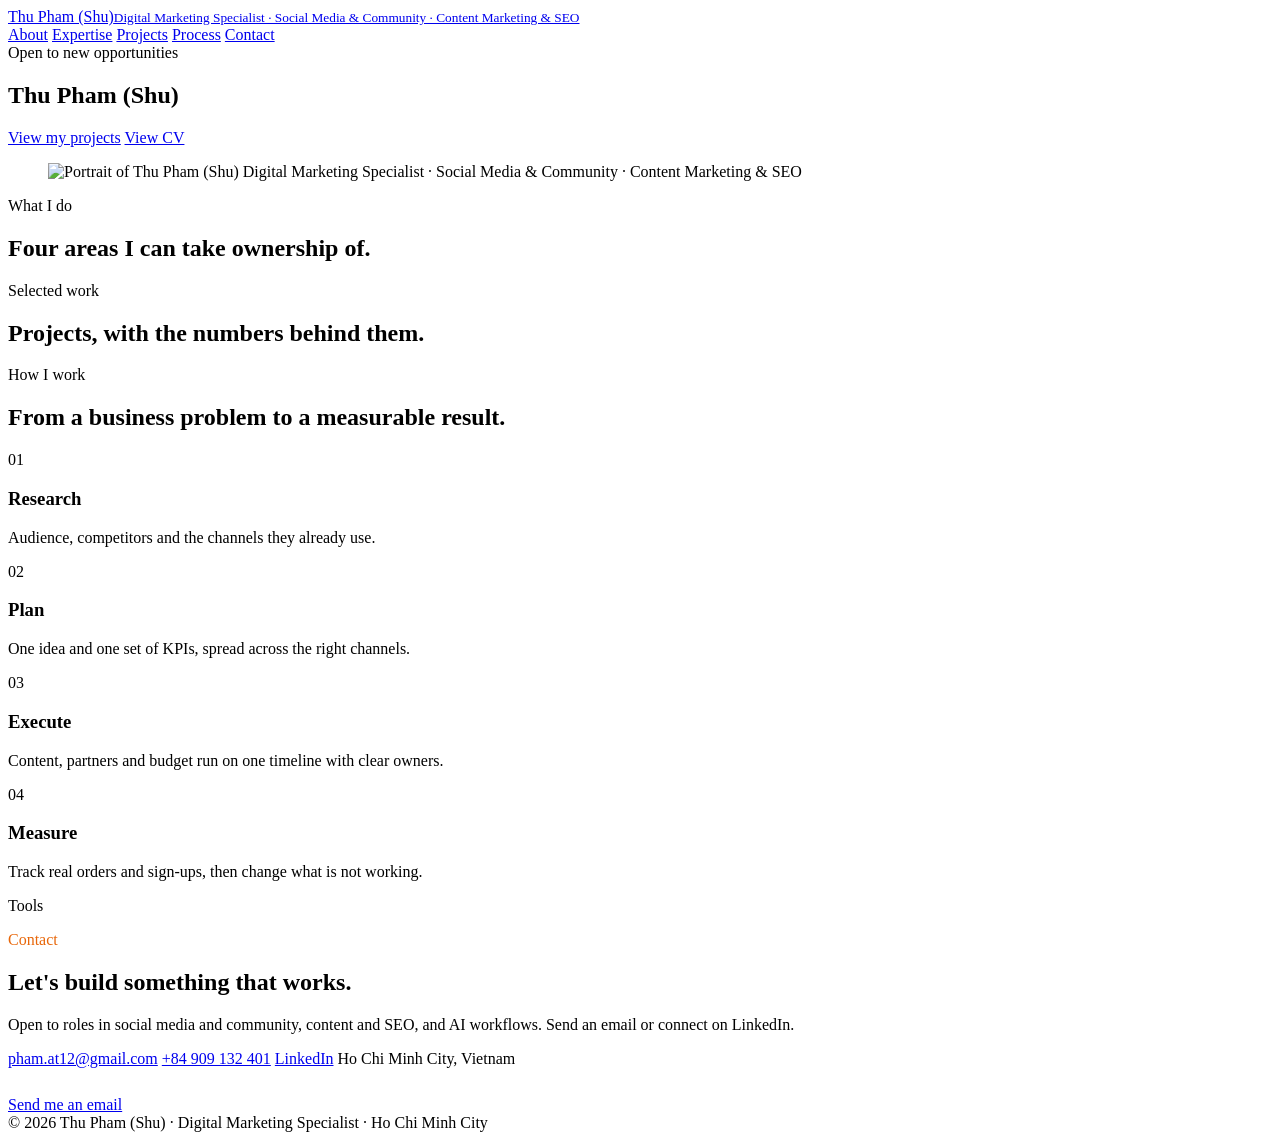
==== index.html @ bb349aad "Add site pages: home, case study and CV" ====
<!doctype html>
<html lang="en">
<head>
  <meta charset="utf-8">
  <meta name="viewport" content="width=device-width, initial-scale=1">
  <title>Thu Pham (Shu) · Digital Marketing Specialist · Social Media & Community · SEO</title>
  <meta name="description" content="Thu Pham (Shu), Digital Marketing Specialist in Ho Chi Minh City. Community growth, social media and paid campaigns, content and SEO, and AI workflows. 130K+ community members, 1.4M+ views.">
  <meta name="theme-color" content="#4a3418">
  <link rel="canonical" href="https://thupham-portfolio.pages.dev/">
  <meta property="og:title" content="Thu Pham (Shu) · Digital Marketing Specialist">
  <meta property="og:description" content="Community growth, social media, content & SEO, and AI workflows.">
  <meta property="og:type" content="website">
  <meta property="og:image" content="https://thupham-portfolio.pages.dev/assets/img/hb-hero.png">
  <link rel="preconnect" href="https://fonts.googleapis.com">
  <link rel="preconnect" href="https://fonts.gstatic.com" crossorigin>
  <link href="https://fonts.googleapis.com/css2?family=DM+Sans:wght@400;500;700&family=DM+Serif+Display&display=swap" rel="stylesheet">
  <link rel="stylesheet" href="assets/css/style.css?v=213">
  <script>document.documentElement.classList.add('js');</script>
  <script type="application/ld+json">
  {
    "@context": "https://schema.org",
    "@type": "Person",
    "name": "Thu Pham (Shu)",
    "jobTitle": "Digital Marketing Specialist",
    "url": "https://thupham-portfolio.pages.dev/",
    "email": "mailto:pham.at12@gmail.com",
    "sameAs": ["https://www.linkedin.com/in/thu-pham-1020"],
    "address": { "@type": "PostalAddress", "addressLocality": "Ho Chi Minh City", "addressCountry": "VN" }
  }
  </script>
</head>
<body>

<header class="nav" id="top">
  <div class="wrap nav-in">
    <a class="brand" href="#top">Thu Pham (Shu)<small>Digital Marketing Specialist · Social Media &amp; Community · Content Marketing &amp; SEO</small></a>
    <nav class="nav-links" aria-label="Main">
      <a href="#about">About</a>
      <a href="#expertise">Expertise</a>
      <a href="#work">Projects</a>
      <a href="#process">Process</a>
      <a class="btn" href="#contact">Contact</a>
    </nav>
  </div>
  <div class="progress" id="progress"></div>
</header>

<main>
  <!-- HERO -->
  <section class="hero" id="about">
    <div class="wrap hero-grid">
      <div class="hero-text">
        <span class="badge">Open to new opportunities</span>
        <h1>Thu Pham (Shu)</h1>
        <p class="lead" id="hero-intro"></p>
        <p class="hero-contact" id="hero-contact"></p>
        <div class="actions">
          <a class="btn" href="#work">View my projects</a>
          <a class="btn ghost" id="cv-link" href="cv.html">View CV</a>
        </div>
      </div>
      <figure class="hero-photo">
        <span class="deco deco-blob" aria-hidden="true"></span>
        <span class="deco deco-ring" aria-hidden="true"></span>
        <span class="deco deco-dots" aria-hidden="true"></span>
        <img src="assets/img/portrait.jpg" alt="Portrait of Thu Pham (Shu)" width="598" height="800">
        <span class="float-tag"><i aria-hidden="true"></i>Digital Marketing Specialist · Social Media &amp; Community · Content Marketing &amp; SEO</span>
      </figure>
    </div>
    <div class="wrap stats-row" id="hero-stats" aria-label="Key numbers"></div>
  </section>

  <!-- EXPERTISE -->
  <section id="expertise">
    <div class="wrap">
      <p class="eyebrow reveal">What I do</p>
      <h2 class="reveal">Four areas I can take ownership of.</h2>
      <div class="grid-4" id="expertise-grid"></div>
    </div>
  </section>

  <!-- WORK -->
  <section id="work">
    <div class="wrap">
      <p class="eyebrow reveal">Selected work</p>
      <h2 class="reveal">Projects, with the numbers behind them.</h2>
      <div class="work-grid" id="work-grid"></div>
    </div>
  </section>

  <!-- PROCESS -->
  <section id="process" class="bg-beige">
    <div class="wrap">
      <p class="eyebrow reveal">How I work</p>
      <h2 class="reveal">From a business problem to a measurable result.</h2>
      <div class="steps">
        <div class="step reveal"><div class="n">01</div><h3>Research</h3><p class="muted">Audience, competitors and the channels they already use.</p></div>
        <div class="step reveal"><div class="n">02</div><h3>Plan</h3><p class="muted">One idea and one set of KPIs, spread across the right channels.</p></div>
        <div class="step reveal"><div class="n">03</div><h3>Execute</h3><p class="muted">Content, partners and budget run on one timeline with clear owners.</p></div>
        <div class="step reveal"><div class="n">04</div><h3>Measure</h3><p class="muted">Track real orders and sign-ups, then change what is not working.</p></div>
      </div>
    </div>
  </section>

  <!-- TOOLS -->
  <section>
    <div class="wrap">
      <p class="eyebrow reveal">Tools</p>
      <div class="tools" id="tools"></div>
    </div>
  </section>

  <!-- CONTACT -->
  <section id="contact" class="contact">
    <div class="wrap">
      <p class="eyebrow" style="color:#e8670a">Contact</p>
      <h2>Let's build something that works.</h2>
      <p class="muted lead">Open to roles in social media and community, content and SEO, and AI workflows. Send an email or connect on LinkedIn.</p>
      <div class="contact-links">
        <a href="mailto:pham.at12@gmail.com">pham.at12@gmail.com</a>
        <a href="tel:+84909132401" id="contact-phone">+84 909 132 401</a>
        <a href="https://www.linkedin.com/in/thu-pham-1020" target="_blank" rel="noopener">LinkedIn</a>
        <span class="muted">Ho Chi Minh City, Vietnam</span>
      </div>
      <div style="margin-top:28px;display:flex;gap:12px;flex-wrap:wrap">
        <a class="btn" href="mailto:pham.at12@gmail.com">Send me an email</a>
        <a class="btn ghost" style="color:#fff;border-color:#d9c6ac" href="cv.html">View CV</a>
      </div>
    </div>
  </section>
</main>

<footer>
  <div class="wrap">© 2026 Thu Pham (Shu) · Digital Marketing Specialist · Ho Chi Minh City</div>
</footer>

<script src="assets/js/data.js?v=315"></script>
<script src="assets/js/app.js?v=82"></script>
</body>
</html>
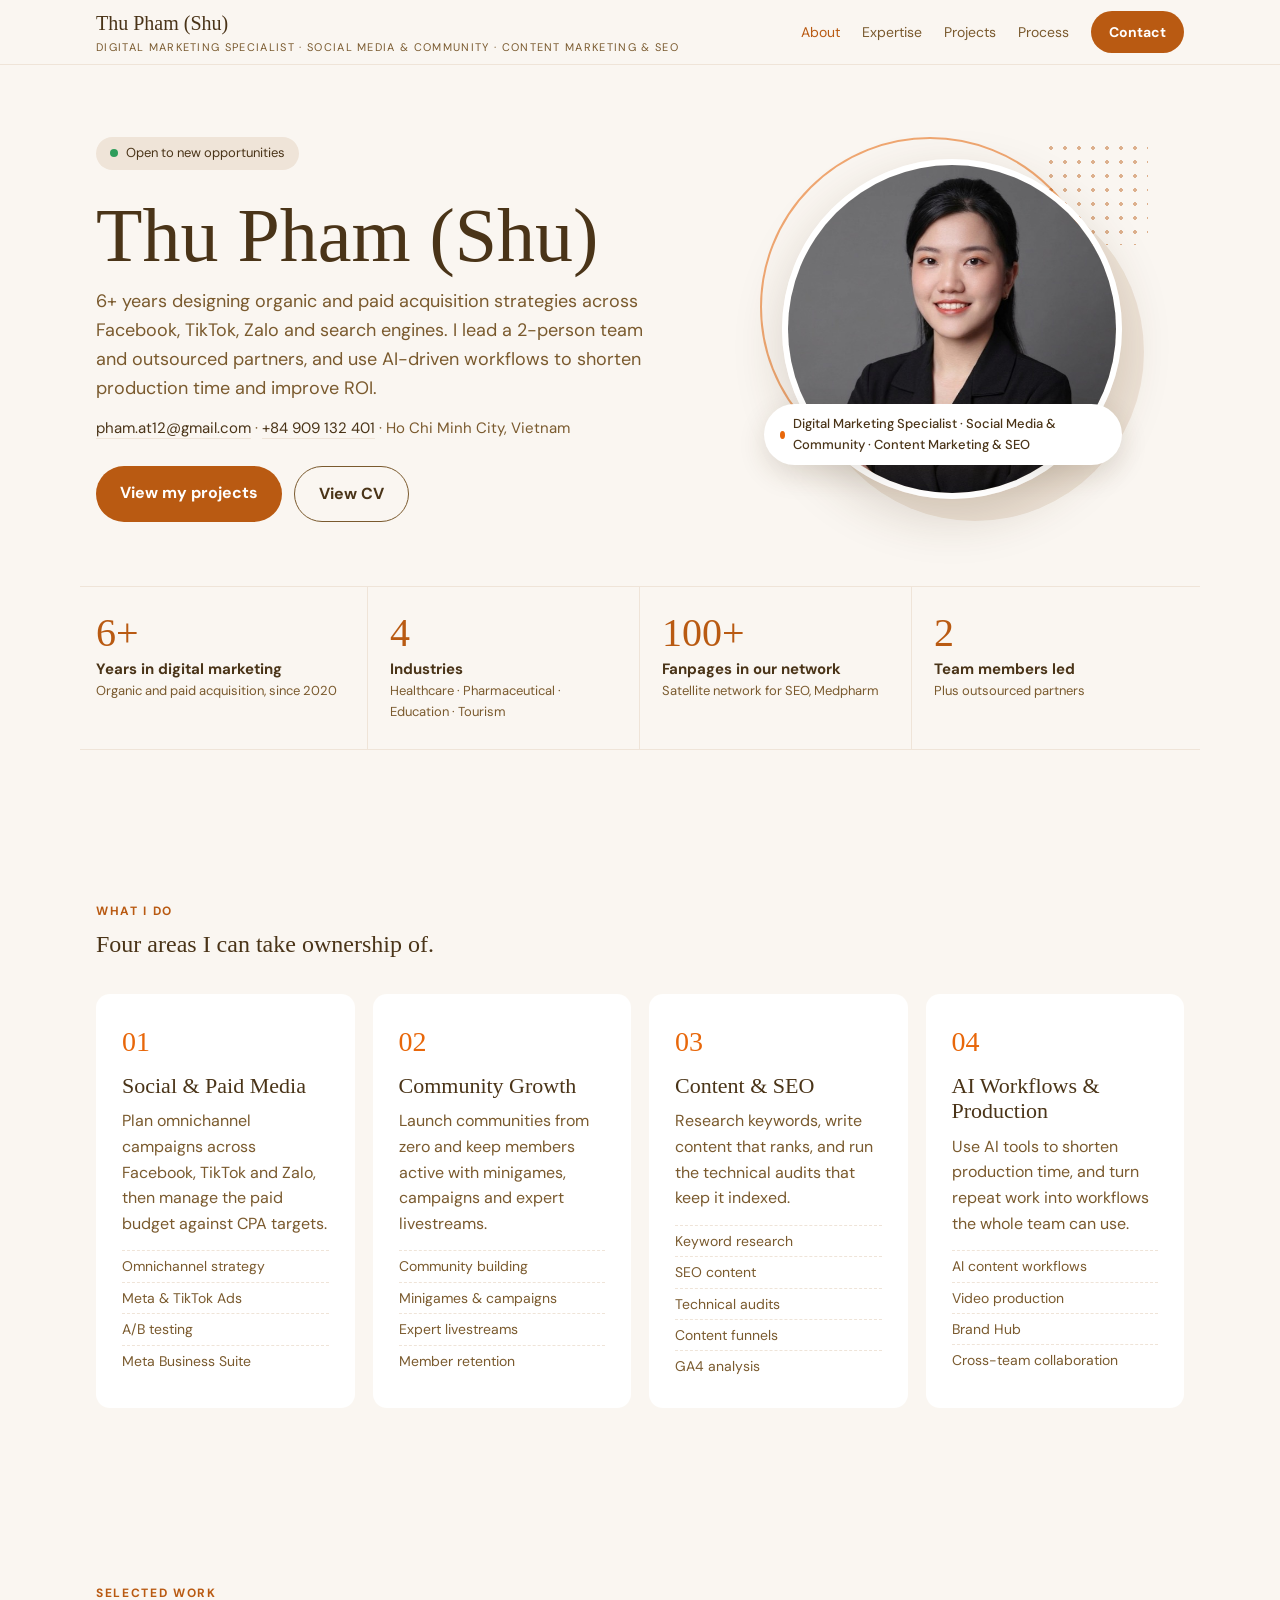
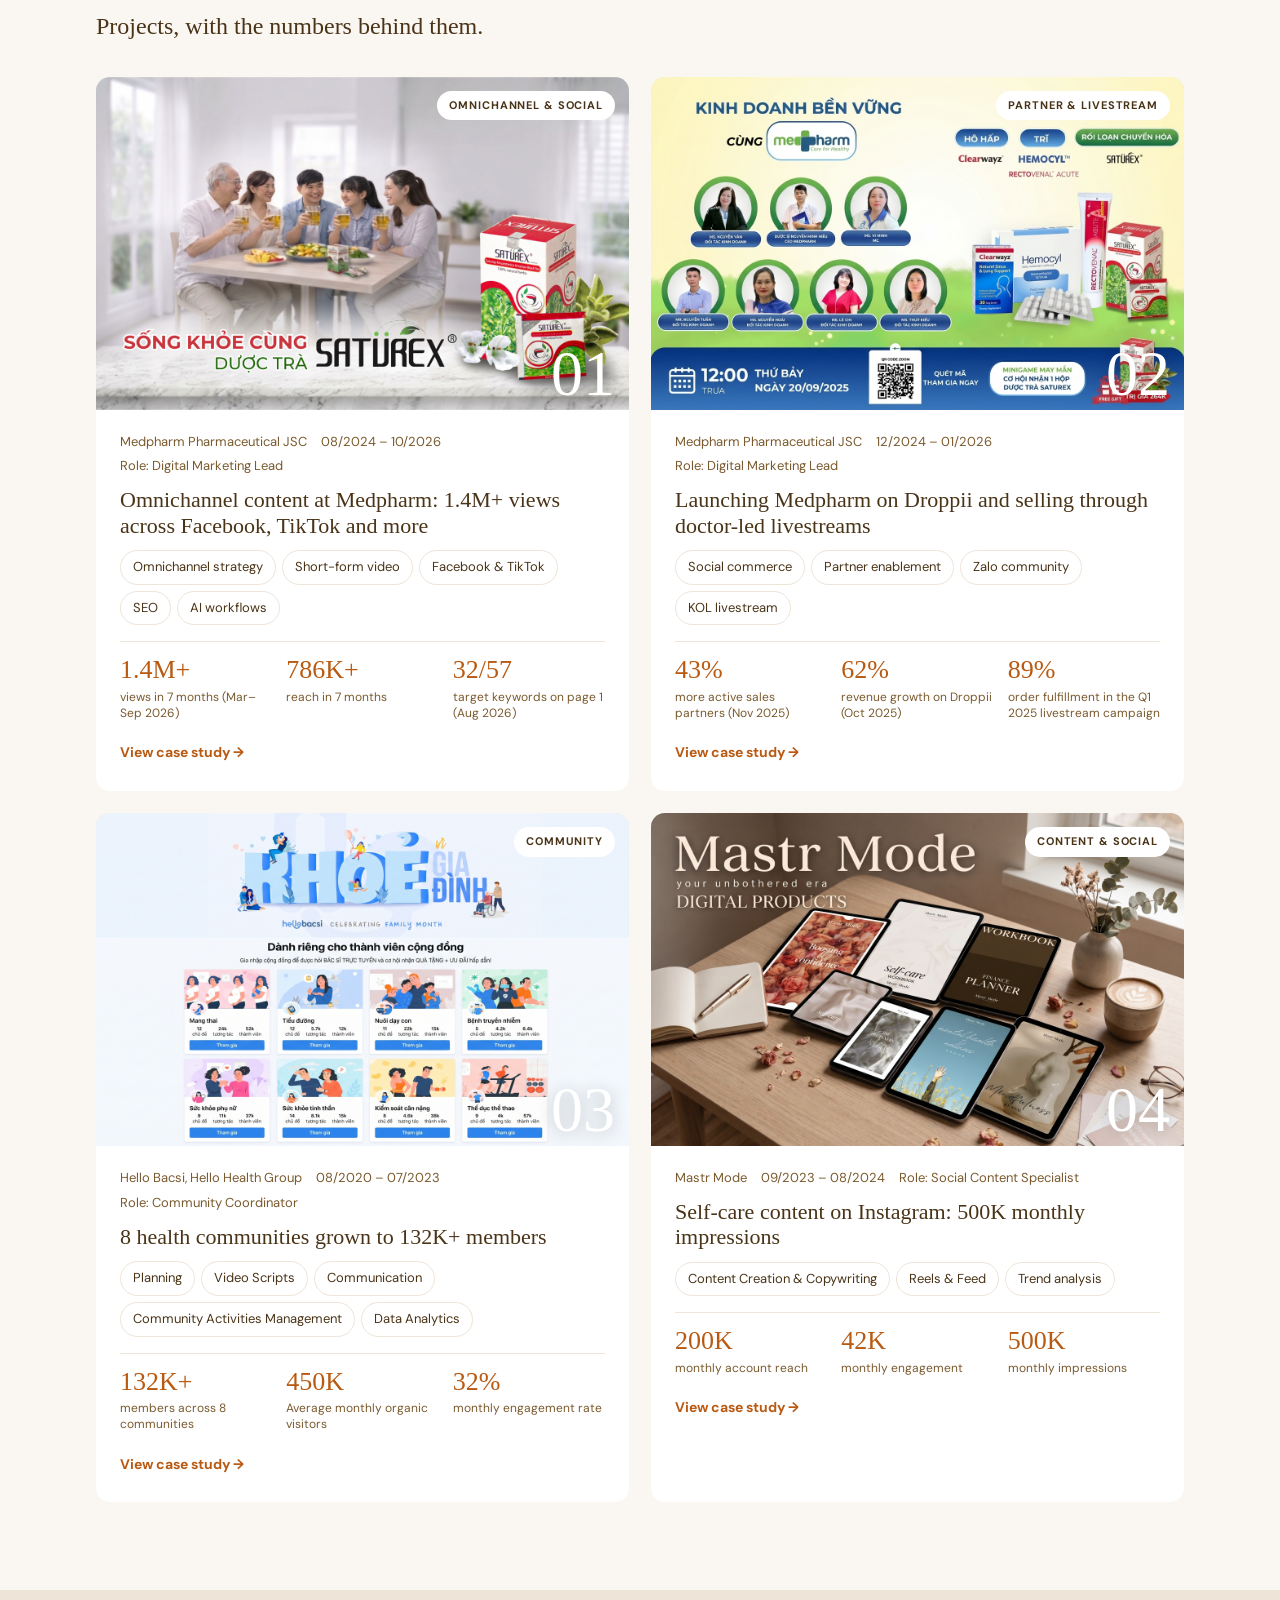
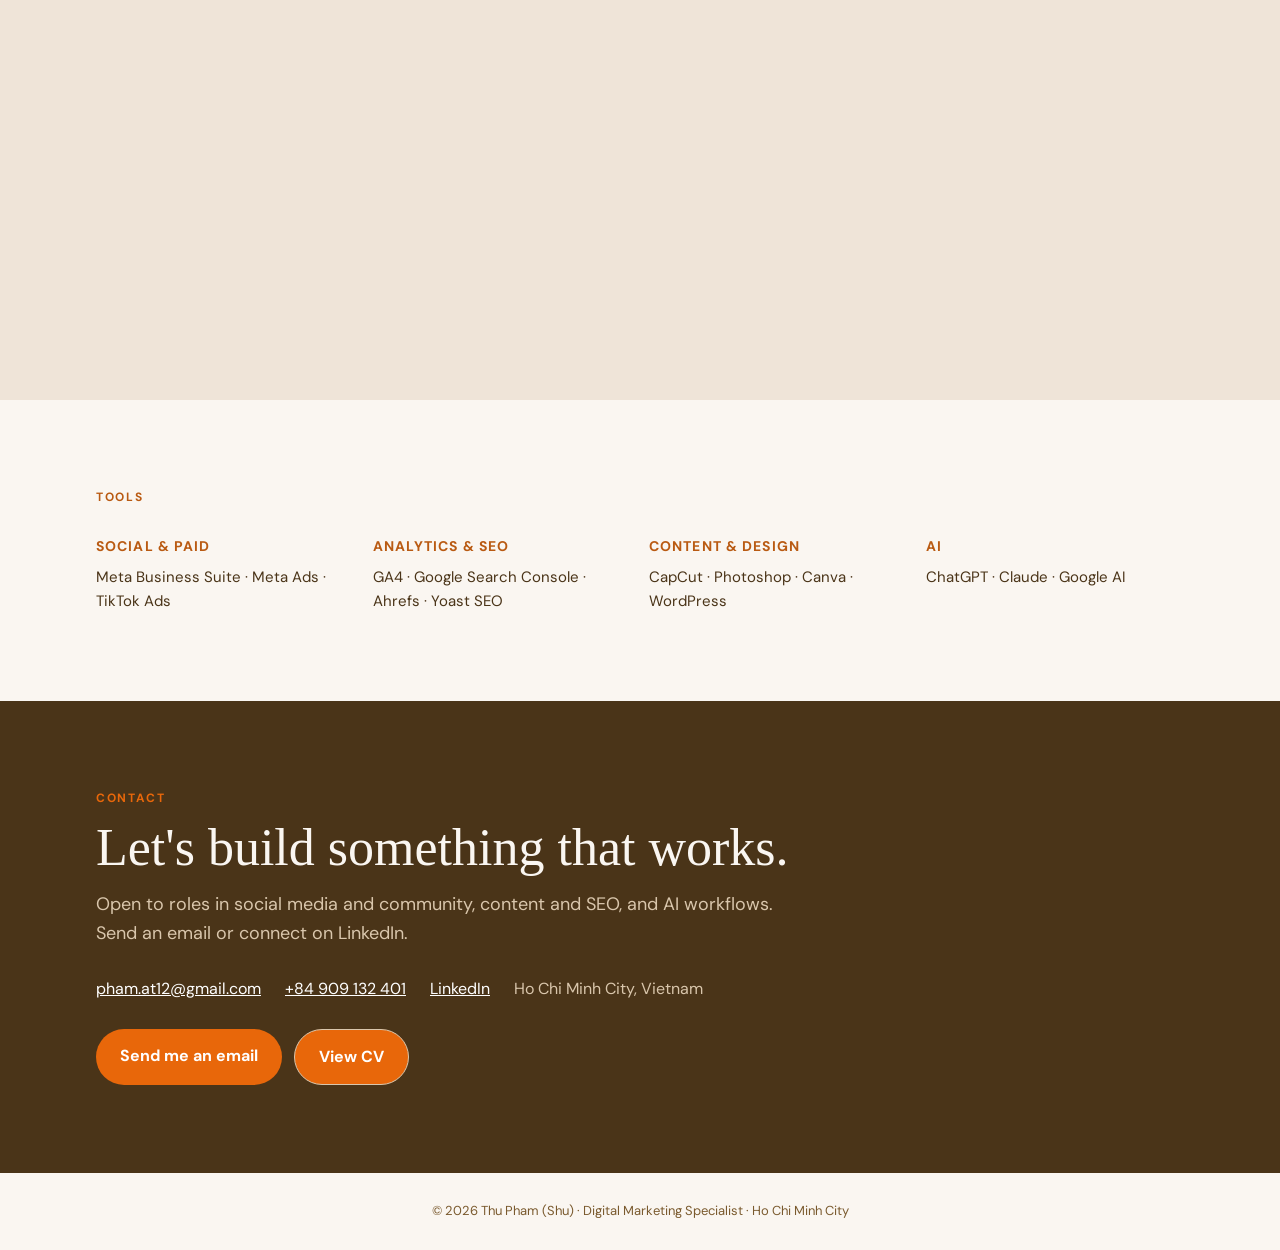
==== commit 865029ea: "Use the About section as the link preview image" ====
--- a/index.html
+++ b/index.html
@@ -10,7 +10,13 @@
   <meta property="og:title" content="Thu Pham (Shu) · Digital Marketing Specialist">
   <meta property="og:description" content="Community growth, social media, content & SEO, and AI workflows.">
   <meta property="og:type" content="website">
-  <meta property="og:image" content="https://thupham-portfolio.pages.dev/assets/img/hb-hero.png">
+  <meta property="og:url" content="https://thupham-portfolio.pages.dev/">
+  <meta property="og:image" content="https://thupham-portfolio.pages.dev/assets/img/og-cover.jpg">
+  <meta property="og:image:width" content="1200">
+  <meta property="og:image:height" content="630">
+  <meta property="og:image:alt" content="Thu Pham (Shu), Digital Marketing Specialist: portfolio home page">
+  <meta name="twitter:card" content="summary_large_image">
+  <meta name="twitter:image" content="https://thupham-portfolio.pages.dev/assets/img/og-cover.jpg">
   <link rel="preconnect" href="https://fonts.googleapis.com">
   <link rel="preconnect" href="https://fonts.gstatic.com" crossorigin>
   <link href="https://fonts.googleapis.com/css2?family=DM+Sans:wght@400;500;700&family=DM+Serif+Display&display=swap" rel="stylesheet">
--- a/assets/css/style.css
+++ b/assets/css/style.css
@@ -0,0 +1,681 @@
+/* Draft – tokens taken from the current site (index.html) */
+:root {
+  --brown: #4a3418;
+  --brown-soft: #7a5a2e;
+  --orange: #e8670a;
+  --orange-deep: #b95a12;
+  --beige: #efe4d8;
+  --bg: #faf6f1;
+  --white: #ffffff;
+  --radius: 14px;
+  --ease: cubic-bezier(0.22, 1, 0.36, 1);
+}
+@media (prefers-color-scheme: dark) {
+  :root:not([data-theme="light"]) { --brown: #f3e9dc; --brown-soft: #d9c6ac; --bg: #1f160b; --beige: #3a2c18; --white: #2a1f10; }
+}
+:root[data-theme="dark"] { --brown: #f3e9dc; --brown-soft: #d9c6ac; --bg: #1f160b; --beige: #3a2c18; --white: #2a1f10; }
+
+* { box-sizing: border-box; }
+html { scroll-behavior: smooth; }
+body { margin: 0; background: var(--bg); color: var(--brown); font-family: "DM Sans", system-ui, -apple-system, sans-serif; line-height: 1.6; }
+img { max-width: 100%; height: auto; display: block; }
+a { color: inherit; }
+h1, h2, h3 { font-family: "DM Serif Display", serif; font-weight: 400; line-height: 1.15; margin: 0 0 12px; }
+p { margin: 0 0 14px; }
+.wrap { max-width: 1120px; margin: 0 auto; padding: 0 16px; }
+section { padding: 88px 0; }
+.eyebrow { font-size: 12px; letter-spacing: 0.14em; text-transform: uppercase; color: var(--orange-deep); font-weight: 700; margin-bottom: 10px; }
+.lead { font-size: 18px; color: var(--brown-soft); max-width: 680px; }
+.muted { color: var(--brown-soft); }
+
+/* Buttons */
+.btn { display: inline-block; padding: 14px 24px; border-radius: 999px; font-weight: 700; text-decoration: none; background: var(--orange-deep); color: #fff; transition: transform 0.3s var(--ease), background 0.3s; }
+.btn:hover { transform: translateY(-2px); background: var(--orange); }
+.btn.ghost { background: transparent; color: var(--brown); border: 1.5px solid var(--brown-soft); }
+.btn.ghost:hover { background: var(--beige); }
+
+/* Nav */
+.nav { position: sticky; top: 0; z-index: 20; background: color-mix(in srgb, var(--bg) 92%, transparent); backdrop-filter: blur(8px); border-bottom: 1px solid var(--beige); }
+.nav-in { display: flex; align-items: center; justify-content: space-between; height: 64px; }
+.brand { font-family: "DM Serif Display", serif; font-size: 20px; text-decoration: none; }
+.brand small { display: block; font-family: "DM Sans", sans-serif; font-size: 11px; letter-spacing: 0.12em; text-transform: uppercase; color: var(--brown-soft); }
+.nav-links { display: flex; gap: 22px; align-items: center; }
+.nav-links a { text-decoration: none; font-size: 14px; color: var(--brown-soft); }
+.nav-links a:hover, .nav-links a.active { color: var(--orange-deep); }
+.nav-links a.btn, .nav-links a.btn:hover { color: #fff; padding: 10px 18px; }
+.progress { position: absolute; left: 0; bottom: -1px; height: 2px; width: 100%; background: var(--orange); transform-origin: 0 50%; transform: scaleX(0); }
+
+/* Hero */
+.hero { padding: 72px 0 64px; }
+.hero-grid { display: grid; gap: 56px; align-items: center; grid-template-columns: 1.1fr 0.9fr; }
+.hero-photo { position: relative; width: min(340px, 100%); aspect-ratio: 1; margin: 0 auto; justify-self: center; }
+.hero-photo img { position: relative; z-index: 1; width: 100%; height: 100%; object-fit: cover; object-position: 50% 20%; border-radius: 50%; border: 6px solid var(--white); box-shadow: 0 18px 50px rgba(74, 52, 24, 0.18); }
+.deco { position: absolute; z-index: 0; pointer-events: none; }
+.deco-blob { inset: 24px -22px -22px 24px; border-radius: 50%; background: var(--beige); }
+.deco-ring { inset: -22px 22px 22px -22px; border: 2px solid var(--orange); border-radius: 50%; opacity: 0.55; }
+.deco-dots { width: 104px; height: 104px; right: -26px; top: -18px; background-image: radial-gradient(var(--orange-deep) 1.6px, transparent 1.6px); background-size: 14px 14px; opacity: 0.45; }
+.float-tag { position: absolute; z-index: 2; left: -18px; bottom: 34px; display: inline-flex; align-items: center; gap: 8px; background: var(--white); color: var(--brown); font-size: 13px; font-weight: 500; padding: 10px 16px; border-radius: 999px; box-shadow: 0 10px 28px rgba(74, 52, 24, 0.14); }
+.float-tag i { width: 8px; height: 8px; border-radius: 50%; background: var(--orange); }
+.stats-row { display: grid; grid-template-columns: repeat(4, 1fr); margin-top: 64px; border-top: 1px solid var(--beige); border-bottom: 1px solid var(--beige); }
+.stats-row .stat { padding: 26px 22px; border-right: 1px solid var(--beige); }
+.stats-row .stat:first-child { padding-left: 0; }
+.stats-row .stat:last-child { border-right: 0; }
+.stats-row .num { font-size: 40px; }
+.badge { display: inline-flex; align-items: center; gap: 8px; font-size: 13px; padding: 6px 14px; border-radius: 999px; background: var(--beige); color: var(--brown); margin-bottom: 22px; }
+.badge::before { content: ""; width: 8px; height: 8px; border-radius: 50%; background: #2e9d5b; }
+.hero h1 { font-size: clamp(44px, 7vw, 76px); margin-bottom: 8px; }
+.hero .title { font-size: 15px; color: var(--orange-deep); font-weight: 600; margin-bottom: 18px; }
+.hero .headline { font-family: "DM Serif Display", serif; font-size: clamp(24px, 3vw, 32px); line-height: 1.25; margin-bottom: 16px; }
+.hero .hero-contact { font-size: 15px; color: var(--brown-soft); margin: 0 0 4px; }
+.hero .hero-contact a { color: var(--brown); text-decoration: none; border-bottom: 1px solid var(--beige); }
+.hero .actions { display: flex; flex-wrap: wrap; gap: 12px; margin-top: 26px; }
+.hero-card { background: var(--white); border-radius: var(--radius); padding: 28px; box-shadow: 0 10px 40px rgba(74, 52, 24, 0.08); }
+.hero-card .stat { padding: 16px 0; border-bottom: 1px solid var(--beige); }
+.hero-card .stat:last-child { border-bottom: 0; }
+.stat .num { font-family: "DM Serif Display", serif; font-size: 40px; color: var(--orange-deep); line-height: 1; }
+.stat .lbl { font-weight: 700; font-size: 15px; margin-top: 4px; }
+.stat .note { font-size: 13px; color: var(--brown-soft); }
+
+/* Sections */
+.bg-beige { background: var(--beige); }
+.two-col { display: grid; gap: 40px; grid-template-columns: 1.1fr 1fr; align-items: start; }
+.about-grid { display: grid; gap: 56px; grid-template-columns: 320px 1fr; align-items: start; }
+.about-photo { margin: 0; position: sticky; top: 96px; }
+.about-photo img { width: 100%; aspect-ratio: 3 / 4; object-fit: cover; object-position: 50% 20%; border-radius: var(--radius); box-shadow: 0 14px 40px rgba(74, 52, 24, 0.14); }
+.chips { display: flex; flex-wrap: wrap; gap: 8px; margin-top: 16px; }
+.chip { font-size: 13px; padding: 6px 12px; border-radius: 999px; background: var(--white); border: 1px solid var(--beige); color: var(--brown); }
+
+/* Expertise */
+.grid-4 { display: grid; gap: 18px; grid-template-columns: repeat(4, 1fr); margin-top: 36px; }
+.card { background: var(--white); border-radius: var(--radius); padding: 26px; transition: transform 0.35s var(--ease), box-shadow 0.35s var(--ease); }
+.card:hover { transform: translateY(-4px); box-shadow: 0 16px 36px rgba(74, 52, 24, 0.1); }
+.card .no { font-family: "DM Serif Display", serif; color: var(--orange); font-size: 28px; }
+.card h3 { font-size: 22px; margin: 8px 0 10px; }
+.card ul { margin: 14px 0 0; padding: 0; list-style: none; font-size: 14px; color: var(--brown-soft); }
+.card li { padding: 4px 0; border-top: 1px dashed var(--beige); }
+
+/* Journey */
+.timeline { position: relative; margin-top: 36px; padding-left: 26px; }
+.timeline::before { content: ""; position: absolute; left: 6px; top: 6px; bottom: 6px; width: 2px; background: var(--beige); }
+.job { position: relative; background: var(--white); border-radius: var(--radius); padding: 26px 28px; margin-bottom: 22px; }
+.job::before { content: ""; position: absolute; left: -26px; top: 32px; width: 14px; height: 14px; border-radius: 50%; background: var(--orange); border: 3px solid var(--bg); }
+.job .period { font-size: 13px; color: var(--orange-deep); font-weight: 700; }
+.job h3 { font-size: 24px; margin: 6px 0 2px; }
+.job .co { color: var(--brown-soft); font-size: 15px; margin-bottom: 14px; }
+.job .kpis { display: grid; gap: 12px; grid-template-columns: repeat(3, 1fr); margin: 18px 0; }
+.job .kpi { background: var(--bg); border-radius: 10px; padding: 12px; }
+.job .kpi .v { font-family: "DM Serif Display", serif; font-size: 26px; color: var(--orange-deep); }
+.job .kpi .l { font-size: 12px; color: var(--brown-soft); }
+.job ul { margin: 0; padding-left: 18px; font-size: 15px; }
+.job li { margin-bottom: 6px; }
+
+/* Work */
+.work-grid { display: grid; gap: 22px; grid-template-columns: repeat(2, 1fr); margin-top: 36px; }
+.work { display: flex; flex-direction: column; text-decoration: none; background: var(--white); border-radius: var(--radius); overflow: hidden; transition: transform 0.35s var(--ease), box-shadow 0.35s var(--ease); }
+.work:hover { transform: translateY(-4px); box-shadow: 0 16px 36px rgba(74, 52, 24, 0.12); }
+.work .thumb { aspect-ratio: 16 / 9; background: var(--beige); display: flex; align-items: center; justify-content: center; color: var(--brown-soft); font-size: 13px; overflow: hidden; }
+.work .thumb img { width: 100%; height: 100%; object-fit: cover; object-position: top; }
+.work .body { padding: 22px 24px 26px; }
+.work .no { color: var(--orange); font-family: "DM Serif Display", serif; font-size: 22px; }
+.work h3 { font-size: 22px; margin: 6px 0 8px; }
+.work .tags { display: flex; flex-wrap: wrap; gap: 6px; margin-top: 12px; }
+.work .cta { display: inline-block; margin-top: 14px; color: var(--orange-deep); font-weight: 700; font-size: 14px; }
+
+/* Project card: image with category and number, meta, title, tags, metrics */
+.work .thumb { position: relative; aspect-ratio: 16 / 10; }
+.thumb-empty { position: absolute; inset: 0; display: flex; align-items: center; justify-content: center; }
+.work .cat { position: absolute; top: 14px; right: 14px; z-index: 1; background: var(--white); color: var(--brown); font-size: 11px; font-weight: 700; letter-spacing: 0.08em; padding: 6px 12px; border-radius: 999px; }
+.work .big-no { position: absolute; right: 14px; bottom: 4px; z-index: 1; font-family: "DM Serif Display", serif; font-size: 64px; line-height: 1; color: #fff; text-shadow: 0 2px 16px rgba(0, 0, 0, 0.25); }
+.work .meta { display: flex; flex-wrap: wrap; gap: 4px 14px; font-size: 13px; color: var(--brown-soft); margin-bottom: 10px; }
+.work .metrics { display: grid; grid-template-columns: repeat(3, 1fr); gap: 14px; margin: 16px 0 6px; padding-top: 14px; border-top: 1px solid var(--beige); }
+.work .metrics .v { font-family: "DM Serif Display", serif; font-size: 26px; line-height: 1.1; color: var(--orange-deep); }
+.work .metrics .l { font-size: 12px; color: var(--brown-soft); line-height: 1.35; margin-top: 4px; }
+
+.brief { margin-top: 14px; font-size: 15px; color: var(--brown-soft); }
+
+/* Process */
+.steps { display: grid; gap: 18px; grid-template-columns: repeat(4, 1fr); margin-top: 36px; }
+.step { border-top: 3px solid var(--orange); padding-top: 16px; }
+.step .n { font-size: 12px; font-weight: 700; color: var(--orange-deep); letter-spacing: 0.12em; }
+.step h3 { font-size: 22px; margin: 6px 0; }
+
+/* Tools / education */
+.tools { display: grid; gap: 18px; grid-template-columns: repeat(4, 1fr); margin-top: 28px; }
+.tools h4 { font-size: 14px; margin: 0 0 8px; color: var(--orange-deep); text-transform: uppercase; letter-spacing: 0.08em; }
+.tools p { font-size: 15px; margin: 0; }
+.edu { display: grid; gap: 32px; grid-template-columns: 1fr 1fr 1fr; margin-top: 28px; }
+.edu h4 { font-size: 14px; margin: 0 0 10px; color: var(--orange-deep); text-transform: uppercase; letter-spacing: 0.08em; }
+.edu li { list-style: none; padding: 6px 0; border-bottom: 1px solid var(--beige); font-size: 15px; }
+.edu ul { margin: 0; padding: 0; }
+
+/* Contact */
+.contact { background: var(--brown); color: var(--bg); }
+.contact h2 { font-size: clamp(34px, 5vw, 52px); }
+.contact .muted { color: #d9c6ac; }
+.contact .btn { background: var(--orange); }
+.contact .btn:hover { background: #fff; color: var(--brown); }
+.contact-links { display: flex; flex-wrap: wrap; gap: 24px; margin-top: 28px; font-size: 16px; }
+.contact-links a { color: #fff; }
+footer { padding: 28px 0; font-size: 13px; color: var(--brown-soft); text-align: center; }
+
+/* Project page */
+.crumb { font-size: 14px; margin: 28px 0 8px; }
+.crumb a { color: var(--brown-soft); }
+.proj-hero h1 { font-size: clamp(36px, 5vw, 56px); }
+.proj-hero .tags { display: flex; flex-wrap: wrap; gap: 8px; margin: 14px 0 0; }
+.proj-body { display: grid; gap: 40px; grid-template-columns: 1fr 1fr; margin-top: 40px; }
+.proj-body h3 { font-size: 26px; }
+.proj-body ul { padding-left: 18px; }
+.proj-body li { margin-bottom: 8px; }
+.results { display: grid; gap: 14px; grid-template-columns: repeat(2, 1fr); margin-top: 16px; }
+.results .r { background: var(--white); border-radius: var(--radius); padding: 18px; }
+.results .v { font-family: "DM Serif Display", serif; font-size: 32px; color: var(--orange-deep); line-height: 1; }
+.results .l { font-size: 13px; color: var(--brown-soft); margin-top: 6px; }
+.gallery { display: grid; gap: 18px; grid-template-columns: repeat(2, 1fr); margin-top: 16px; }
+.gallery figure { margin: 0; background: var(--white); border-radius: var(--radius); overflow: hidden; }
+.gallery img { width: 100%; height: auto; }
+.gallery figcaption { padding: 12px 14px; font-size: 14px; display: flex; justify-content: space-between; gap: 10px; align-items: center; }
+.gallery figcaption a { color: var(--orange-deep); font-weight: 700; text-decoration: none; white-space: nowrap; }
+.pending { border: 1.5px dashed var(--brown-soft); border-radius: var(--radius); padding: 22px; color: var(--brown-soft); font-size: 14px; }
+.pending b { color: var(--orange-deep); }
+.back { display: inline-block; margin: 40px 0 0; }
+
+/* Case study layout */
+.facts { display: grid; gap: 14px; grid-template-columns: repeat(3, 1fr); margin-top: 26px; }
+.facts div { background: var(--white); border-radius: 10px; padding: 14px 16px; font-size: 15px; }
+.facts span { display: block; font-size: 11px; letter-spacing: 0.1em; text-transform: uppercase; color: var(--orange-deep); font-weight: 700; margin-bottom: 4px; }
+.cs { padding: 44px 0 8px; border-top: 1px solid var(--beige); margin-top: 36px; }
+.cs h2 { font-size: 30px; display: flex; align-items: baseline; gap: 14px; }
+.cs-no { font-family: "DM Sans", sans-serif; font-size: 13px; font-weight: 700; color: var(--orange-deep); letter-spacing: 0.1em; }
+.bullets { padding-left: 20px; }
+.bullets li { margin-bottom: 8px; }
+.insight { margin: 0; padding: 22px 26px; border-left: 4px solid var(--orange); background: var(--white); border-radius: 0 var(--radius) var(--radius) 0; font-family: "DM Serif Display", serif; font-size: 22px; line-height: 1.35; }
+.timeline-3 { display: grid; gap: 18px; grid-template-columns: repeat(3, 1fr); }
+.tl { background: var(--white); border-radius: var(--radius); padding: 18px; }
+.tl .when { font-weight: 700; color: var(--orange-deep); margin-bottom: 6px; }
+.tl p { margin: 0; font-size: 15px; color: var(--brown-soft); }
+.table-wrap { overflow-x: auto; margin-top: 22px; }
+.kpi-table { width: 100%; border-collapse: collapse; background: var(--white); border-radius: var(--radius); overflow: hidden; font-size: 15px; }
+.kpi-table th, .kpi-table td { padding: 12px 14px; text-align: left; border-bottom: 1px solid var(--beige); }
+.kpi-table th { font-size: 12px; text-transform: uppercase; letter-spacing: 0.08em; color: var(--brown-soft); }
+.note-small { font-size: 13px; color: var(--brown-soft); margin-top: 10px; }
+.learn { padding-left: 22px; }
+.learn li { margin-bottom: 10px; }
+.next-card { display: block; margin-top: 48px; padding: 26px 28px; background: var(--brown); color: var(--bg); border-radius: var(--radius); text-decoration: none; }
+.next-card span { display: block; font-size: 12px; letter-spacing: 0.12em; text-transform: uppercase; color: #d9c6ac; }
+.next-card strong { font-family: "DM Serif Display", serif; font-weight: 400; font-size: 24px; }
+
+/* Reveal on scroll (only when JS runs and motion is allowed) */
+.js .reveal { opacity: 0; transform: translateY(18px); transition: opacity 0.7s var(--ease), transform 0.7s var(--ease); }
+.js .reveal.in { opacity: 1; transform: none; }
+
+/* Responsive */
+@media (max-width: 920px) {
+  .hero-grid, .two-col, .proj-body, .about-grid { grid-template-columns: 1fr; }
+  .hero-photo { max-width: 420px; }
+  .stats-row { grid-template-columns: repeat(2, 1fr); }
+  .stats-row .stat { padding: 20px 16px; border-right: 0; }
+  .stats-row .stat:nth-child(odd) { padding-left: 0; border-right: 1px solid var(--beige); }
+  .grid-4, .steps, .tools { grid-template-columns: repeat(2, 1fr); }
+  .edu { grid-template-columns: 1fr; }
+  .nav-in { flex-wrap: wrap; height: auto; padding: 12px 16px; row-gap: 10px; }
+  .nav-links { width: 100%; justify-content: flex-start; gap: 18px; overflow-x: auto; scrollbar-width: none; }
+  .nav-links::-webkit-scrollbar { display: none; }
+  .nav-links a { white-space: nowrap; font-size: 13px; }
+}
+@media (max-width: 600px) {
+  section { padding: 64px 0; }
+  .grid-4, .steps, .tools, .work-grid, .gallery, .results { grid-template-columns: 1fr; }
+  .job .kpis { grid-template-columns: 1fr; }
+  .hero { padding-top: 40px; }
+  .facts, .timeline-3 { grid-template-columns: 1fr; }
+  .cs h2 { font-size: 26px; }
+  .insight { font-size: 19px; padding: 18px 20px; }
+}
+@media (prefers-reduced-motion: reduce) {
+  html { scroll-behavior: auto; }
+  *, *::before, *::after { transition: none !important; animation: none !important; }
+  .js .reveal { opacity: 1; transform: none; }
+}
+
+.proj-cover { display: block; width: 100%; max-width: 620px; aspect-ratio: 16 / 10; object-fit: cover; border-radius: var(--radius); margin: 8px 0 28px; box-shadow: 0 14px 40px rgba(74, 52, 24, 0.14); }
+
+/* Project visuals: clickable to enlarge, separate link button */
+.gallery .zoom { display: block; width: 100%; padding: 0; border: 0; background: none; cursor: zoom-in; }
+.gallery .zoom img { width: 100%; height: auto; transition: transform 0.35s var(--ease); }
+.gallery .zoom:hover img { transform: scale(1.01); }
+.gallery figure { display: flex; flex-direction: column; }
+.gallery figcaption { display: block; padding: 12px 14px 4px; font-size: 14px; }
+.visit-btn { display: inline-block; align-self: flex-start; margin: 8px 14px 14px; padding: 10px 18px; border-radius: 999px; background: var(--orange-deep); color: #fff; font-size: 14px; font-weight: 700; text-decoration: none; }
+.visit-btn:hover { background: var(--orange); }
+.lightbox { position: fixed; inset: 0; z-index: 100; display: flex; align-items: center; justify-content: center; padding: 20px; background: rgba(20, 12, 4, 0.88); cursor: zoom-out; }
+.lightbox img { max-width: 100%; max-height: 100%; border-radius: 10px; }
+
+/* Visual cards: data, text and buttons */
+.visuals { display: grid; gap: 20px; grid-template-columns: 1fr 1fr; margin-top: 16px; }
+.visual-card { background: var(--white); border-radius: var(--radius); padding: 24px; display: flex; flex-direction: column; }
+.visual-card h3 { font-size: 22px; margin-bottom: 4px; }
+.visual-card .vnote { font-size: 13px; color: var(--brown-soft); margin-bottom: 16px; }
+.v-stats { display: grid; grid-template-columns: 1fr 1fr; gap: 14px; }
+.v-stat .v { font-family: "DM Serif Display", serif; font-size: 26px; line-height: 1.1; color: var(--orange-deep); }
+.v-stat .l { font-size: 12px; color: var(--brown-soft); line-height: 1.35; margin-top: 4px; }
+.v-list { list-style: none; padding: 0; margin: 16px 0 0; border-top: 1px solid var(--beige); }
+.v-list .vt { font-size: 12px; font-weight: 700; letter-spacing: 0.08em; text-transform: uppercase; color: var(--orange-deep); padding: 12px 0 4px; }
+.v-list li { display: flex; justify-content: space-between; align-items: baseline; gap: 12px; padding: 9px 0; border-bottom: 1px dashed var(--beige); font-size: 14px; }
+.v-list li a { color: var(--brown); text-decoration: none; }
+.v-list li a:hover { color: var(--orange-deep); text-decoration: underline; }
+.v-list .vm { color: var(--brown-soft); white-space: nowrap; font-size: 13px; }
+.visual-card .visit-btn { margin: 18px 0 0; align-self: flex-start; }
+@media (max-width: 600px) { .visuals { grid-template-columns: 1fr; } }
+
+.v-imgs { display: grid; gap: 10px; grid-template-columns: repeat(auto-fit, minmax(120px, 1fr)); margin-bottom: 16px; align-items: start; }
+.v-imgs.four { grid-template-columns: repeat(4, 1fr); }
+.v-imgs .zoom { display: block; padding: 0; border: 0; background: none; cursor: zoom-in; }
+.v-imgs img { width: 100%; height: auto; border-radius: 10px; transition: transform 0.35s var(--ease); }
+.v-imgs .zoom:hover img { transform: scale(1.02); }
+@media (max-width: 600px) { .v-imgs.four { grid-template-columns: repeat(2, 1fr); } }
+
+.v-imgs > .zoom:only-child { max-width: 170px; margin: 0 auto; }
+
+.v-imgs.three { grid-template-columns: repeat(3, 1fr); margin: 16px 0 0; }
+.v-imgs.three img { border-radius: 8px; }
+@media (max-width: 600px) { .v-imgs.three { grid-template-columns: repeat(2, 1fr); } }
+
+/* Other projects: blurred cover backgrounds */
+.next-head { margin-top: 56px; font-size: 26px; }
+.next-grid { display: grid; gap: 16px; grid-template-columns: repeat(3, 1fr); margin-top: 16px; }
+.next-grid .next-card { position: relative; isolation: isolate; overflow: hidden; display: flex; flex-direction: column; justify-content: flex-end; min-height: 230px; margin: 0; padding: 22px; background: var(--brown); color: #fff; }
+.next-grid .bgimg { position: absolute; inset: -14px; z-index: -2; background-size: cover; background-position: center; filter: blur(2px); }
+.next-grid .next-card::after { content: ""; position: absolute; inset: 0; z-index: -1; background: linear-gradient(rgba(20, 12, 4, 0.1) 0%, rgba(20, 12, 4, 0.45) 45%, rgba(20, 12, 4, 0.9) 100%); }
+.next-grid .next-card span { color: #fff; font-size: 13px; letter-spacing: 0.12em; text-transform: uppercase; }
+.next-grid .next-card strong { font-size: 22px; font-weight: 700; line-height: 1.3; margin-top: 6px; }
+.next-grid .next-card:hover { transform: translateY(-3px); transition: transform 0.35s var(--ease); }
+@media (max-width: 760px) { .next-grid { grid-template-columns: 1fr; } }
+
+/* Featured project inside a case study */
+.featured { margin: 32px 0 8px; padding: 26px 0 0; border-top: 1px solid var(--beige); }
+.featured h3 { font-family: "DM Serif Display", serif; font-size: 24px; font-weight: 400; color: var(--brown); margin: 0 0 10px; }
+.featured .lead { margin-bottom: 8px; }
+.featured .sponsor { margin: 0 0 6px; color: var(--brown-soft); font-size: 15px; }
+.res-h { font-family: "DM Sans", sans-serif; font-size: 14px; font-weight: 700; letter-spacing: 0.04em; text-transform: uppercase; color: var(--brown-soft); margin: 22px 0 10px; }
+
+.feat-fig { margin: 18px 0 20px; max-width: 520px; }
+.feat-fig button { display: block; width: 100%; padding: 0; border: 0; background: none; cursor: zoom-in; }
+.feat-fig img { display: block; width: 100%; height: auto; border-radius: var(--radius); box-shadow: 0 14px 40px rgba(74, 52, 24, 0.14); }
+
+/* Overview with cover image and key numbers side by side */
+.ov-grid { display: grid; grid-template-columns: 1fr 1fr; gap: 28px; align-items: center; margin-top: 22px; }
+.ov-cover { display: block; width: 100%; height: auto; aspect-ratio: 16 / 10; object-fit: cover; border-radius: var(--radius); box-shadow: 0 14px 40px rgba(74, 52, 24, 0.14); }
+.ov-grid .results { grid-template-columns: 1fr 1fr; margin: 0; }
+@media (max-width: 600px) { .ov-grid { grid-template-columns: 1fr; } }
+
+/* Recreated Canva text inside Visuals cards */
+.visual-card .vlines p { margin: 0 0 8px; font-size: 15px; }
+.visual-card .vlinks { display: flex; flex-wrap: wrap; gap: 8px; margin: 14px 0 0; }
+.visual-card .vlinks .visit-btn { margin: 0; }
+
+/* Featured project: text and spotlight image side by side */
+.feat-grid { display: grid; grid-template-columns: 1fr 1fr; gap: 28px; align-items: center; }
+.feat-grid .feat-fig { margin: 0; max-width: none; }
+@media (max-width: 600px) { .feat-grid { grid-template-columns: 1fr; } }
+
+/* Full-width single or grouped images inside Visuals cards */
+.v-imgs.wide > .zoom:only-child { max-width: none; }
+
+/* Visuals: text beside images on desktop, text sizes scale with the window */
+.visuals { grid-template-columns: 1fr; gap: 20px; }
+.visual-card { padding: clamp(18px, 1.6vw, 26px); border: 1px solid var(--beige); }
+.visual-card h3 { font-size: clamp(18px, 1.6vw, 26px); line-height: 1.25; }
+.visual-card .vtext .vnote { margin-bottom: 8px; font-size: clamp(12px, 0.95vw, 14px); }
+.visual-card .vlines p { font-size: clamp(14px, 1.1vw, 17px); line-height: 1.5; margin: 0 0 6px; }
+.visual-card .vlinks .visit-btn, .visual-card .visit-btn { font-size: clamp(12px, 1vw, 14px); }
+.visual-card.has-imgs { display: grid; grid-template-columns: minmax(0, 1fr) minmax(0, 1.15fr); column-gap: clamp(20px, 2.5vw, 36px); align-items: start; }
+.visual-card.has-imgs > .vtext { grid-column: 1; grid-row: 1; min-width: 0; }
+.visual-card.has-imgs > .v-imgs { grid-column: 2; grid-row: 1; display: grid; grid-template-columns: repeat(auto-fill, minmax(180px, 1fr)); gap: 12px; margin: 0; align-items: start; }
+.visual-card.has-imgs > .v-imgs.four { grid-template-columns: repeat(2, minmax(0, 1fr)); }
+.visual-card .vlinks { margin-top: 12px; }
+@media (max-width: 760px) {
+  .visual-card.has-imgs { display: flex; flex-direction: column; gap: 16px; }
+  .visual-card.has-imgs > .vtext { position: static; }
+  .visual-card.has-imgs > .v-imgs, .visual-card.has-imgs > .v-imgs.four { grid-template-columns: 1fr 1fr; }
+}
+
+/* Strip layout (Canva page look): images shown uncropped, panels aligned on one row */
+.strip-card { display: block; }
+.strip-card .vtext { margin-bottom: 14px; }
+.strip-row { display: flex; flex-wrap: wrap; align-items: center; gap: 14px; margin-top: 4px; }
+.strip-row + .strip-row { margin-top: 16px; }
+.strip-cell { min-width: 0; }
+.strip-cell img { display: block; width: 100%; height: auto; border-radius: 10px; }
+.sc-poster { flex: 1.6; }
+.sc-post { flex: 0.9; }
+.strip-stats { flex: 1 1 100%; background: var(--white); border: 1px solid var(--beige); border-radius: 12px; padding: 22px 26px; display: flex; flex-direction: column; }
+.strip-stats h3 { font-size: clamp(18px, 1.6vw, 22px); line-height: 1.25; margin-bottom: 6px; }
+.strip-stats .vnote { margin-bottom: 14px; }
+.strip-stats .visit-btn { margin: 14px 0 0; align-self: flex-start; }
+.strip-stats .v-stats { display: flex; gap: 12px; margin: 0; }
+.strip-stats .v-stats .v-stat { flex: 1; min-width: 0; }
+.strip-links { display: grid; grid-template-columns: 1fr 1fr; gap: clamp(16px, 2vw, 32px); align-items: center; }
+.link-group { display: flex; gap: 14px; align-items: center; }
+.link-group .lg-img { width: clamp(90px, 9vw, 130px); height: auto; border-radius: 10px; flex: 0 0 auto; }
+.link-group h4 { font-family: "DM Serif Display", serif; font-weight: 400; font-size: clamp(17px, 1.6vw, 22px); color: var(--brown); margin: 0 0 8px; }
+.link-group ul { list-style: none; padding: 0; margin: 0; }
+.link-group li { margin-bottom: 6px; }
+.link-group a { font-family: "DM Serif Display", serif; font-size: clamp(15px, 1.4vw, 20px); color: var(--orange-deep); text-decoration: underline; }
+@media (max-width: 760px) {
+  .strip-row { flex-direction: column; align-items: stretch; }
+  .sc-post { width: 72%; align-self: center; }
+  .strip-stats { padding: 18px; }
+  .strip-links { grid-template-columns: 1fr; gap: 22px; }
+  .link-group .lg-img { width: 96px; }
+}
+
+/* Livestream strip: stats on top, two images at one shared height, centered */
+.strip-card .strip-row:first-of-type { justify-content: center; }
+.sc-poster, .sc-post { flex: 0 0 auto; }
+.sc-poster img, .sc-post img { height: clamp(240px, 24vw, 340px); width: auto; max-width: 100%; }
+@media (max-width: 760px) {
+  .sc-poster img, .sc-post img { height: auto; width: 100%; }
+  .sc-post { width: 72%; align-self: center; }
+}
+
+/* Livestream strip: compact stats like Contest Performance; equal image heights; equal thumbnails */
+.strip-stats { background: none; border: 0; border-radius: 0; padding: 0 0 6px; flex: 1 1 100%; }
+.strip-stats .v-stats { margin: 0; }
+.strip-stats .visit-btn { margin: 10px 0 0; }
+.sc-poster img, .sc-post img { height: clamp(220px, 22vw, 320px); }
+.link-group .lg-img { width: 120px; height: 120px; object-fit: contain; background: #fff; border-radius: 10px; }
+
+/* Livestream strip fix: keep natural proportions (no stretching), larger square thumbnails */
+.sc-poster img, .sc-post img { width: auto; height: clamp(260px, 26vw, 340px); max-width: none; }
+.link-group .lg-img { width: clamp(160px, 15vw, 200px); height: clamp(160px, 15vw, 200px); object-fit: contain; }
+@media (max-width: 760px) {
+  .sc-poster img { width: 100%; height: auto; }
+  .sc-post img { width: 72%; height: auto; }
+  .link-group .lg-img { width: 140px; height: 140px; }
+}
+
+/* Livestream results: text and stats on the left, images on the right (same as Ask an expert) */
+.strip-top { display: grid; grid-template-columns: minmax(0, 0.85fr) minmax(0, 1.3fr); gap: clamp(20px, 2.5vw, 36px); align-items: center; margin-bottom: 18px; }
+.strip-top .vtext { margin: 0; }
+.strip-top .strip-stats { flex: none; display: block; background: none; border: 0; padding: 0; margin-top: 16px; }
+.strip-top .strip-row { display: flex; flex-wrap: nowrap; align-items: stretch; gap: 12px; height: clamp(240px, 26vw, 340px); margin: 0; }
+.strip-top .sc-poster { flex: 1.7 1 0; }
+.strip-top .sc-post { flex: 0.7 1 0; }
+.strip-top .sc-poster img, .strip-top .sc-post img { width: 100%; height: 100%; object-fit: contain; }
+@media (max-width: 760px) {
+  .strip-top { grid-template-columns: 1fr; }
+  .strip-top .strip-row { flex-direction: row; height: clamp(170px, 46vw, 210px); gap: 10px; }
+  .strip-top .sc-poster { flex: 1.7 1 0; }
+  .strip-top .sc-post { flex: 0.7 1 0; }
+  .strip-top .sc-poster img, .strip-top .sc-post img { width: 100%; height: 100%; object-fit: contain; }
+}
+
+/* Winner posts row: thumbnail beside title and engagement, three across (Canva look) */
+.visual-card .winner-row { grid-column: 1 / -1; display: grid; grid-template-columns: repeat(3, minmax(0, 1fr)); gap: clamp(16px, 2vw, 28px); margin-top: 16px; }
+.visual-card:not(.has-imgs) .winner-row { display: grid; }
+.winner-item { display: flex; gap: 14px; align-items: center; min-width: 0; }
+.winner-item > img { width: clamp(110px, 10vw, 150px); height: auto; border-radius: 10px; flex: 0 0 auto; }
+.winner-item .winner-title { font-family: "DM Serif Display", serif; font-size: clamp(17px, 1.6vw, 22px); color: var(--orange-deep); text-decoration: underline; }
+.winner-item .winner-eng { font-family: "DM Serif Display", serif; font-size: clamp(15px, 1.3vw, 18px); color: var(--brown); margin: 10px 0 4px; }
+.winner-item .winner-sub { font-size: 14px; color: var(--brown-soft); margin: 0; }
+@media (max-width: 760px) {
+  .visual-card .winner-row { grid-template-columns: 1fr; }
+}
+
+/* Other Popular Activities: four across, link directly under each image (Canva look) */
+.act-row { display: grid; grid-template-columns: repeat(4, minmax(0, 1fr)); gap: clamp(14px, 2vw, 28px); margin-top: 8px; }
+.act-item { display: flex; flex-direction: column; align-items: center; text-align: center; min-width: 0; }
+.act-item img { width: 100%; max-width: 200px; height: auto; border-radius: 12px; }
+.act-item .act-link { margin-top: 14px; font-family: "DM Serif Display", serif; font-size: clamp(15px, 1.4vw, 20px); line-height: 1.3; color: var(--orange-deep); text-decoration: underline; }
+@media (max-width: 760px) {
+  .act-row { grid-template-columns: repeat(2, minmax(0, 1fr)); }
+}
+
+/* Family Activity Infographic: three large images across the full card on desktop, one per row on mobile */
+@media (min-width: 761px) {
+  .visual-card > .v-imgs.row { grid-template-columns: repeat(3, minmax(0, 1fr)); gap: clamp(14px, 2vw, 28px); margin-top: 12px; }
+}
+@media (max-width: 760px) {
+  .visual-card .v-imgs.row { grid-template-columns: 1fr; }
+}
+
+/* Click any Visuals image to enlarge it */
+.strip-cell .zoom, .winner-item .zoom, .act-item .zoom, .link-group .zoom { display: block; padding: 0; border: 0; background: none; cursor: zoom-in; width: 100%; }
+.winner-item .zoom { width: auto; flex: 0 0 auto; }
+.link-group .zoom { width: auto; flex: 0 0 auto; }
+.strip-cell .zoom img, .winner-item .zoom img, .act-item .zoom img, .link-group .zoom img { transition: transform 0.35s var(--ease); }
+.strip-cell .zoom:hover img, .winner-item .zoom:hover img, .act-item .zoom:hover img, .link-group .zoom:hover img { transform: scale(1.02); }
+
+/* Winner posts: image above its text so three columns fit without clipping */
+.winner-item { display: flex; flex-direction: column; align-items: stretch; gap: 10px; }
+.winner-item > .zoom { width: 100%; flex: none; }
+.winner-item > .zoom img { width: 100%; height: auto; border-radius: 10px; }
+.winner-item > div { min-width: 0; }
+.winner-item .winner-title { display: inline-block; }
+
+/* Overview cover: click to enlarge */
+.ov-grid .ov-zoom { display: block; width: 100%; padding: 0; border: 0; background: none; cursor: zoom-in; }
+.ov-grid .ov-zoom:hover .ov-cover { transform: scale(1.01); transition: transform 0.35s var(--ease); }
+
+/* Winner post images: smaller, matching the livestream thumbnails */
+.winner-item > .zoom { width: auto; }
+.winner-item > .zoom img { width: auto; height: clamp(160px, 15vw, 200px); max-width: 100%; object-fit: contain; border-radius: 10px; }
+
+/* Phone: livestream poster and Facebook post at the same height, centered side by side */
+@media (max-width: 760px) {
+  .strip-top .strip-row { height: auto; align-items: center; justify-content: center; gap: 10px; }
+  .strip-top .sc-poster, .strip-top .sc-post { flex: none; width: auto; }
+  .strip-top .sc-poster img, .strip-top .sc-post img { width: auto; height: 140px; }
+}
+
+/* Viral Reels (project 04): four reels as a compact 2x2 grid, sized like the Channel profile image */
+@media (min-width: 761px) {
+  .visual-card.has-imgs > .v-imgs.four { grid-template-columns: repeat(2, minmax(0, 130px)); justify-content: start; }
+}
+
+/* Viral Reels: reel image, link and stats in one row of four */
+.act-item .act-meta { margin: 6px 0 0; font-size: 14px; color: var(--brown-soft); }
+
+/* Collage (Audience range, Reach & engagement): two panels stacked on the left, one tall panel on the right */
+.v-imgs.collage { display: grid; grid-template-columns: minmax(0, 1fr) minmax(0, 1fr); gap: 12px; align-items: start; }
+.v-imgs.collage > :nth-child(1) { grid-column: 1; grid-row: 1; }
+.v-imgs.collage > :nth-child(2) { grid-column: 1; grid-row: 2; }
+.v-imgs.collage > :nth-child(3) { grid-column: 2; grid-row: 1 / span 2; }
+@media (max-width: 760px) {
+  .v-imgs.collage { grid-template-columns: 1fr 1fr; }
+  .v-imgs.collage > :nth-child(3) { grid-row: 1 / span 2; }
+}
+
+/* More social projects (project 04): cover, title and tags on the left; stats and images on the right */
+.cs .work-grid .work { display: grid; grid-template-columns: minmax(0, 1.1fr) minmax(0, 1fr); column-gap: clamp(24px, 3vw, 44px); row-gap: 20px; align-items: start; }
+.cs .work-grid .mc-left, .cs .work-grid .mc-right { min-width: 0; }
+.cs .work-grid .mc-left .thumb { width: 100%; }
+.cs .work-grid .mc-left .body { padding: 18px 0 0; }
+.cs .work-grid .mc-right .metrics { margin-top: 0; }
+.cs .work-grid .mc-right .v-imgs { margin-top: 18px; }
+@media (max-width: 760px) {
+  .cs .work-grid .work { display: flex; flex-direction: column; }
+}
+
+/* More social projects: the case study column is narrow, so widen this section on desktop */
+@media (min-width: 761px) {
+  .cs:has(.work-grid) .wrap { max-width: 1120px; }
+  .cs:has(.work-grid) .work-grid { max-width: 1040px; }
+}
+
+/* More social projects: the single card spans the full section width */
+@media (min-width: 761px) {
+  .cs:has(.work-grid) .work-grid { grid-template-columns: minmax(0, 1fr); }
+}
+
+/* Phone: Visuals cards never grow wider than the screen */
+.visuals { grid-template-columns: minmax(0, 1fr); }
+.visual-card { min-width: 0; max-width: 100%; }
+@media (max-width: 760px) {
+  .visual-card * { min-width: 0; }
+  .visual-card .strip-row, .visual-card .strip-top, .visual-card .strip-links { max-width: 100%; }
+}
+
+/* Performance cards: the three numbers sit on one row, like the Livestream card */
+.v-stats.one-row { display: flex; flex-wrap: nowrap; gap: clamp(16px, 2.5vw, 32px); }
+.v-stats.one-row .v-stat { flex: 1 1 0; min-width: 0; }
+
+/* Phone: winner posts one per row */
+@media (max-width: 760px) {
+  .visual-card .winner-row, .visual-card.has-imgs .winner-row { grid-template-columns: minmax(0, 1fr); }
+}
+
+/* More social projects: keep the text and stats inside the card edges */
+.cs .work-grid .mc-left .body { padding: 18px 22px 22px; }
+.cs .work-grid .mc-right { padding: 0 22px 22px; }
+
+/* Performance cards on desktop: the text column takes its full width so the three numbers spread across it */
+@media (min-width: 761px) {
+  .visual-card.has-imgs:has(.v-stats.one-row) > .vtext { width: 100%; }
+  .visual-card.has-imgs:has(.v-stats.one-row) .v-stats.one-row { width: 100%; }
+}
+
+/* Performance cards on desktop: same layout as the Livestream card, text and numbers on the left spread across the column, images on the right */
+@media (min-width: 761px) {
+  .visual-card.has-imgs:has(.v-stats.one-row) { grid-template-columns: minmax(0, 1fr) minmax(0, 1.1fr); }
+  .visual-card.has-imgs:has(.v-stats.one-row) > .vtext { grid-column: 1; grid-row: 1; width: 100%; }
+  .visual-card.has-imgs:has(.v-stats.one-row) > .v-imgs { grid-column: 2; grid-row: 1; }
+  .visual-card.has-imgs:has(.v-stats.one-row) .v-stats.one-row { width: 100%; justify-content: space-between; }
+}
+
+/* Testimonial (project 03): compact, balanced image and text side by side */
+.tm-grid { display: grid; grid-template-columns: minmax(0, 0.42fr) minmax(0, 0.58fr); gap: clamp(18px, 2.4vw, 32px); align-items: center; margin-top: 8px; }
+.tm-zoom { display: block; width: 100%; padding: 0; border: 0; background: none; cursor: zoom-in; }
+.tm-zoom img { display: block; width: 100%; height: auto; border-radius: 12px; box-shadow: 0 10px 30px rgba(74, 52, 24, 0.12); }
+.tm-heading { font-size: 12px; letter-spacing: 0.06em; text-transform: uppercase; color: var(--brown-soft); margin: 0 0 8px; }
+.tm-quote { margin: 0 0 12px; font-family: "DM Serif Display", serif; font-size: clamp(15px, 1.25vw, 18px); line-height: 1.45; color: var(--brown); }
+.tm-name { margin: 0 0 6px; font-size: 15px; color: var(--orange-deep); }
+.tm-body { margin: 0; font-size: 14px; line-height: 1.6; color: var(--brown-soft); }
+@media (max-width: 760px) {
+  .tm-grid { grid-template-columns: 1fr; }
+}
+
+/* SEO writing (project 03): compact list, subtle read-more links */
+.seo-list { display: grid; grid-template-columns: repeat(3, minmax(0, 1fr)); gap: clamp(14px, 1.8vw, 22px); }
+.seo-item { background: var(--white); border: 1px solid var(--beige); border-radius: 12px; padding: 18px 20px; display: flex; flex-direction: column; }
+.seo-item .seo-client { font-size: 13px; color: var(--orange-deep); font-weight: 700; margin: 0 0 6px; }
+.seo-item h3 { font-size: 17px; line-height: 1.35; margin: 0 0 8px; }
+.seo-item .seo-type { font-size: 13px; color: var(--brown-soft); margin: 0 0 10px; }
+.seo-item .seo-more { margin-top: auto; font-size: 13px; color: var(--brown-soft); text-decoration: underline; align-self: flex-start; }
+.seo-item .seo-more:hover { color: var(--orange-deep); }
+@media (max-width: 760px) {
+  .seo-list { grid-template-columns: 1fr; }
+}
+
+/* ---------- Strategy case study (IMC-style blocks) ---------- */
+.kf { display: flex; flex-wrap: wrap; gap: 8px; margin-top: 14px; }
+.flow { display: grid; grid-template-columns: repeat(5, 1fr); gap: 10px; margin-top: 32px; }
+.flow div { background: var(--white); border-radius: 10px; padding: 12px 14px; position: relative; }
+.flow small, .obj small, .persona small, .approach small, .phases small, .bigidea small, .bt small, .bsub small { display: block; font-size: 11px; letter-spacing: 0.1em; text-transform: uppercase; color: var(--orange-deep); font-weight: 700; margin-bottom: 4px; }
+.flow b { font-size: 14px; }
+.nlist { padding-left: 22px; margin: 0; }
+.nlist li { margin-bottom: 10px; }
+.obj, .persona { display: grid; gap: 14px; grid-template-columns: repeat(3, 1fr); }
+.approach, .phases, .layers { display: grid; gap: 14px; grid-template-columns: repeat(4, 1fr); }
+.obj div, .persona div, .approach div, .phases div, .layers div { background: var(--white); border-radius: var(--radius); padding: 18px; }
+.obj p, .persona p, .approach p, .phases p, .layers p { margin: 6px 0 0; font-size: 15px; color: var(--brown-soft); }
+.persona b, .approach b, .phases b, .layers b { display: block; font-size: 17px; }
+.phases div { border-top: 3px solid var(--orange); }
+.persona + .insight { margin-top: 18px; }
+.insight small { display: block; margin-top: 10px; font-family: "DM Sans", sans-serif; font-size: 11px; letter-spacing: 0.1em; text-transform: uppercase; color: var(--orange-deep); font-weight: 700; }
+.bigidea { background: var(--brown); color: var(--bg); border-radius: var(--radius); padding: 28px; }
+.bigidea small { color: var(--orange); }
+.bigidea h3 { font-size: 30px; margin: 4px 0 10px; }
+.bigidea p { color: inherit; opacity: 0.85; max-width: 680px; }
+.bigidea .chip { background: color-mix(in srgb, var(--bg) 14%, transparent); color: inherit; border-color: transparent; }
+.ly-n { font-family: "DM Serif Display", serif; font-size: 36px; line-height: 1; color: var(--orange-deep); margin-bottom: 6px; }
+.ly-k { display: block; margin-top: 10px; font-size: 12px; font-weight: 700; color: var(--orange-deep); }
+.budget { display: grid; gap: 14px 28px; grid-template-columns: 220px 1fr; background: var(--white); border-radius: var(--radius); padding: 22px; margin-bottom: 18px; }
+.bt b { font-family: "DM Serif Display", serif; font-size: 28px; line-height: 1.1; color: var(--orange-deep); font-weight: 400; }
+.bsub { grid-column: 2; border-top: 1px solid var(--beige); padding-top: 14px; }
+.alloc { display: grid; gap: 10px; }
+.al-row { display: grid; grid-template-columns: 150px 1fr 56px; gap: 12px; align-items: center; font-size: 14px; }
+.al-bar { height: 8px; background: var(--beige); border-radius: 99px; overflow: hidden; }
+.al-bar i { display: block; height: 100%; background: var(--orange); border-radius: 99px; }
+.al-v { text-align: right; font-weight: 700; }
+.kpi-cap { font-weight: 700; margin: 6px 0 10px; }
+.kpi-table tbody th { text-transform: none; letter-spacing: 0; font-size: 15px; color: var(--brown); font-weight: 500; }
+@media (max-width: 920px) {
+  .flow { grid-template-columns: repeat(3, 1fr); }
+  .approach, .phases, .layers { grid-template-columns: repeat(2, 1fr); }
+}
+@media (max-width: 600px) {
+  .flow, .obj, .persona, .approach, .phases, .layers { grid-template-columns: 1fr; }
+  .budget { grid-template-columns: 1fr; }
+  .bsub { grid-column: 1; }
+  .al-row { grid-template-columns: 110px 1fr 48px; }
+  .bigidea h3 { font-size: 24px; }
+}
+
+/* Below 760px: cards stack, and every block inside stretches to the full card width */
+@media (max-width: 760px) {
+  .visual-card.has-imgs { align-items: stretch; }
+}
+
+/* Mosaic (Launch expo): tall photo on the left, two images stacked on the right, one wide image underneath */
+.visual-card.has-imgs > .v-imgs.mosaic { grid-template-columns: repeat(2, minmax(0, 1fr)); gap: 12px; align-items: start; }
+.v-imgs.mosaic > :nth-child(1) { grid-column: 1; grid-row: 1 / span 2; }
+.v-imgs.mosaic > :nth-child(2) { grid-column: 2; grid-row: 1; }
+.v-imgs.mosaic > :nth-child(3) { grid-column: 2; grid-row: 2; }
+.v-imgs.mosaic > :nth-child(4) { grid-column: 1 / -1; grid-row: 3; }
+
+/* Two equal columns (Hemocyl livestream dashboards) */
+.visual-card.has-imgs > .v-imgs.grid2 { grid-template-columns: repeat(2, minmax(0, 1fr)); gap: 12px; }
+
+/* Phone: keep the hero photo decorations from widening the page */
+.hero { overflow-x: clip; }
+
+/* Phone: result tables as stacked cards, so every column is visible without swiping */
+@media (max-width: 600px) {
+  .table-wrap.stack { overflow-x: visible; }
+  .table-wrap.stack .kpi-table, .table-wrap.stack .kpi-table tbody, .table-wrap.stack .kpi-table tr, .table-wrap.stack .kpi-table th, .table-wrap.stack .kpi-table td { display: block; width: 100%; }
+  .table-wrap.stack .kpi-table { background: none; }
+  .table-wrap.stack .kpi-table thead { display: none; }
+  .table-wrap.stack .kpi-table tr { background: var(--white); border-radius: var(--radius); padding: 14px 16px; margin-bottom: 10px; }
+  .table-wrap.stack .kpi-table tbody th { padding: 0 0 8px; border: 0; font-weight: 700; }
+  .table-wrap.stack .kpi-table td { display: flex; justify-content: space-between; gap: 12px; padding: 6px 0; border-bottom: 1px solid var(--beige); text-align: right; }
+  .table-wrap.stack .kpi-table td:last-child { border-bottom: 0; }
+  .table-wrap.stack .kpi-table td::before { content: attr(data-label); font-size: 12px; text-transform: uppercase; letter-spacing: 0.08em; color: var(--brown-soft); text-align: left; flex: none; }
+}
+
+/* Case study sections: lead paragraphs use the full content width, like the rest of the section */
+.cs .lead { max-width: none; }
+
+/* One column (wide report tables, e.g. channel views and followers) */
+.visual-card.has-imgs > .v-imgs.one { grid-template-columns: minmax(0, 1fr); gap: 12px; }
+@media (max-width: 760px) { .visual-card.has-imgs > .v-imgs.one { grid-template-columns: minmax(0, 1fr); } }
+
+/* Lean pair: a tall phone screenshot next to a wider one, kept to similar heights */
+.visual-card.has-imgs > .v-imgs.lean { grid-template-columns: minmax(0, 2fr) minmax(0, 3fr); gap: 12px; align-items: center; }
+/* Single wide screenshot fills the image column */
+.visual-card.has-imgs > .v-imgs.wide > .zoom:only-child { max-width: 420px; margin: 0; }
+/* One-column cards: a single image fills the column */
+.visual-card.has-imgs > .v-imgs.one > .zoom:only-child { max-width: none; margin: 0; }
+
+/* Lead-wide: first image spans the full width, the rest sit in two columns below */
+.visual-card.has-imgs > .v-imgs.grid2.lead-wide > :first-child { grid-column: 1 / -1; }
+
+/* A long stat value (e.g. a split like 40% / 40% / 20%) takes the full row */
+.v-stats .v-stat.wide { grid-column: 1 / -1; }
+.v-stats .v-stat.wide .v { white-space: nowrap; }
+
+/* Lean-right pair: a wide screenshot next to a narrower tall one (Brand Hub: Drive folder + bot chat) */
+.visual-card.has-imgs > .v-imgs.lean-r { grid-template-columns: minmax(0, 3fr) minmax(0, 2fr); gap: 12px; align-items: center; }
+@media (max-width: 760px) {
+  .visual-card.has-imgs > .v-imgs.lean-r { grid-template-columns: minmax(0, 1fr); }
+  .visual-card.has-imgs > .v-imgs.lean-r > :nth-child(2) { max-width: 260px; margin: 0 auto; }
+}
+
+/* list meta wraps under the item on phones */
+.v-list li > span:first-child { min-width: 0; }
+@media (max-width: 600px) {
+  .v-list li { flex-direction: column; align-items: flex-start; gap: 2px; }
+  .v-list .vm { white-space: normal; }
+}
+.v-list ul { list-style: none; padding: 0; margin: 0; }
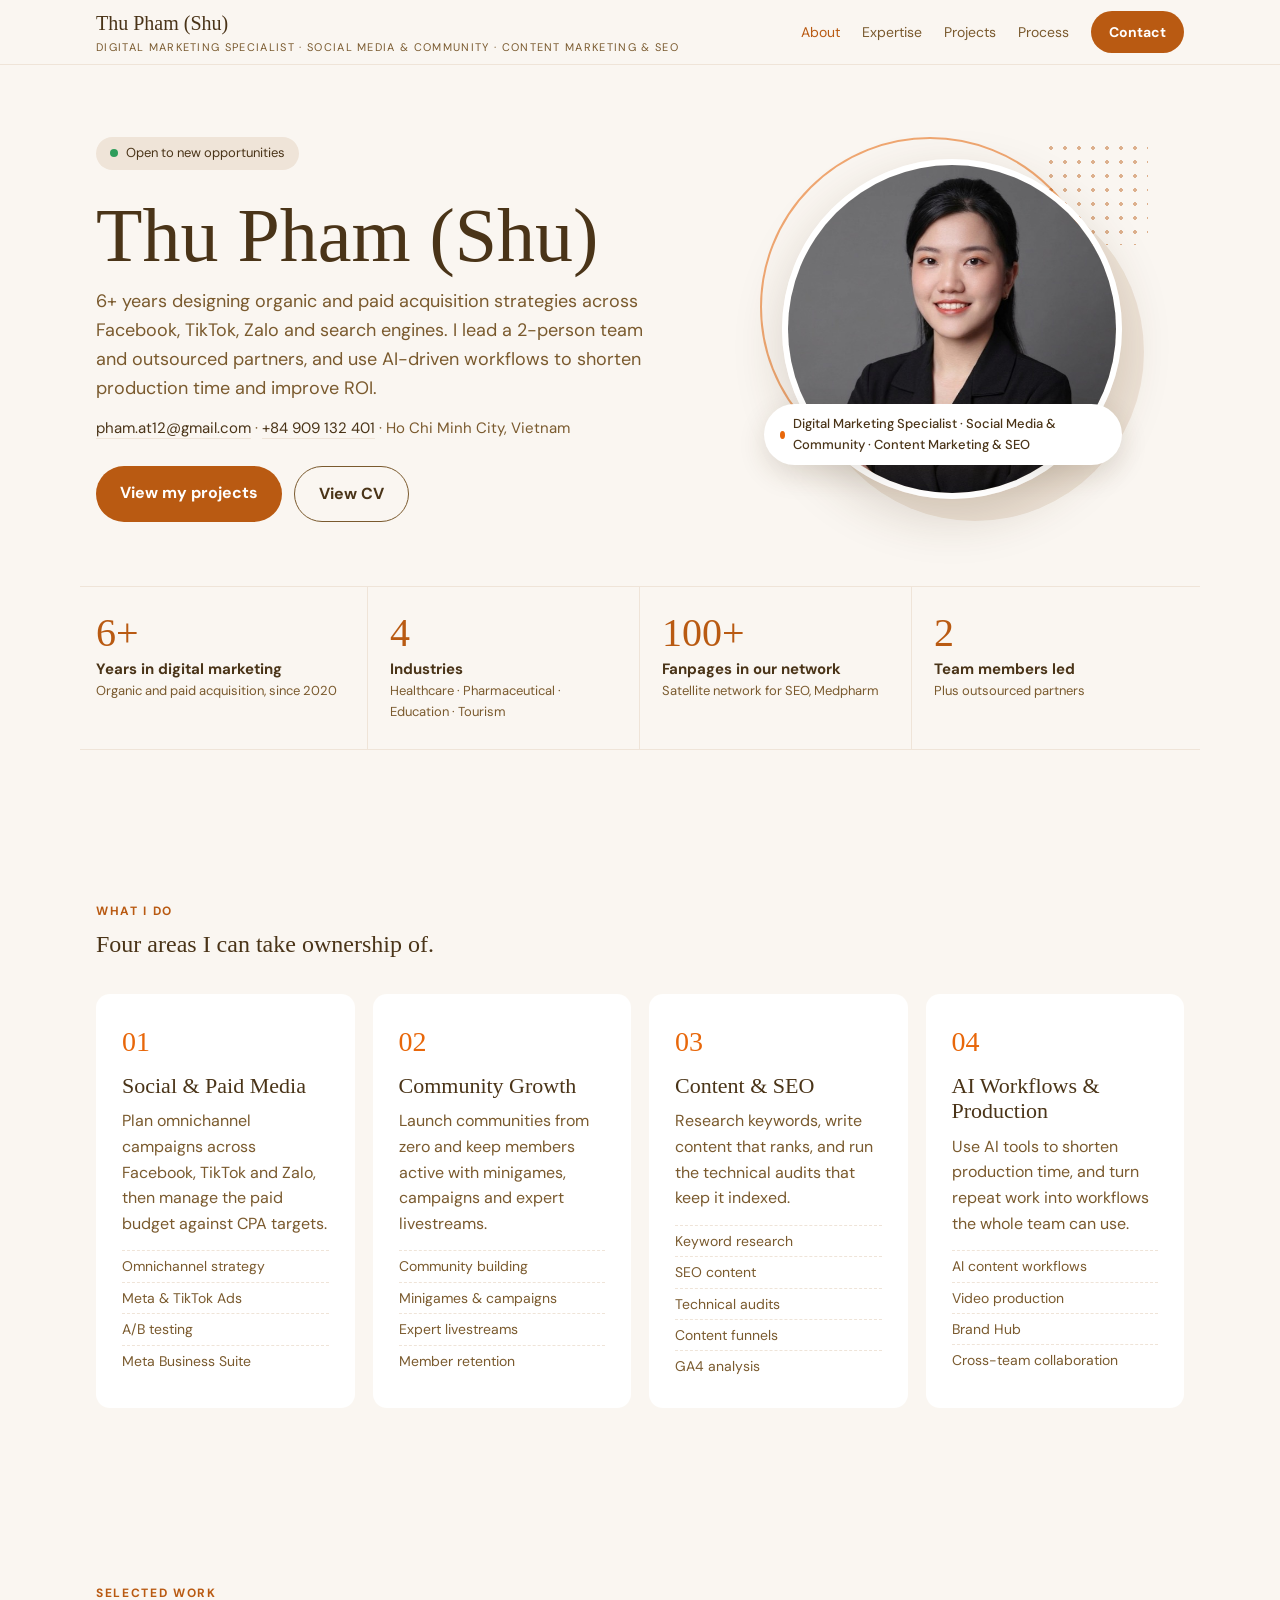
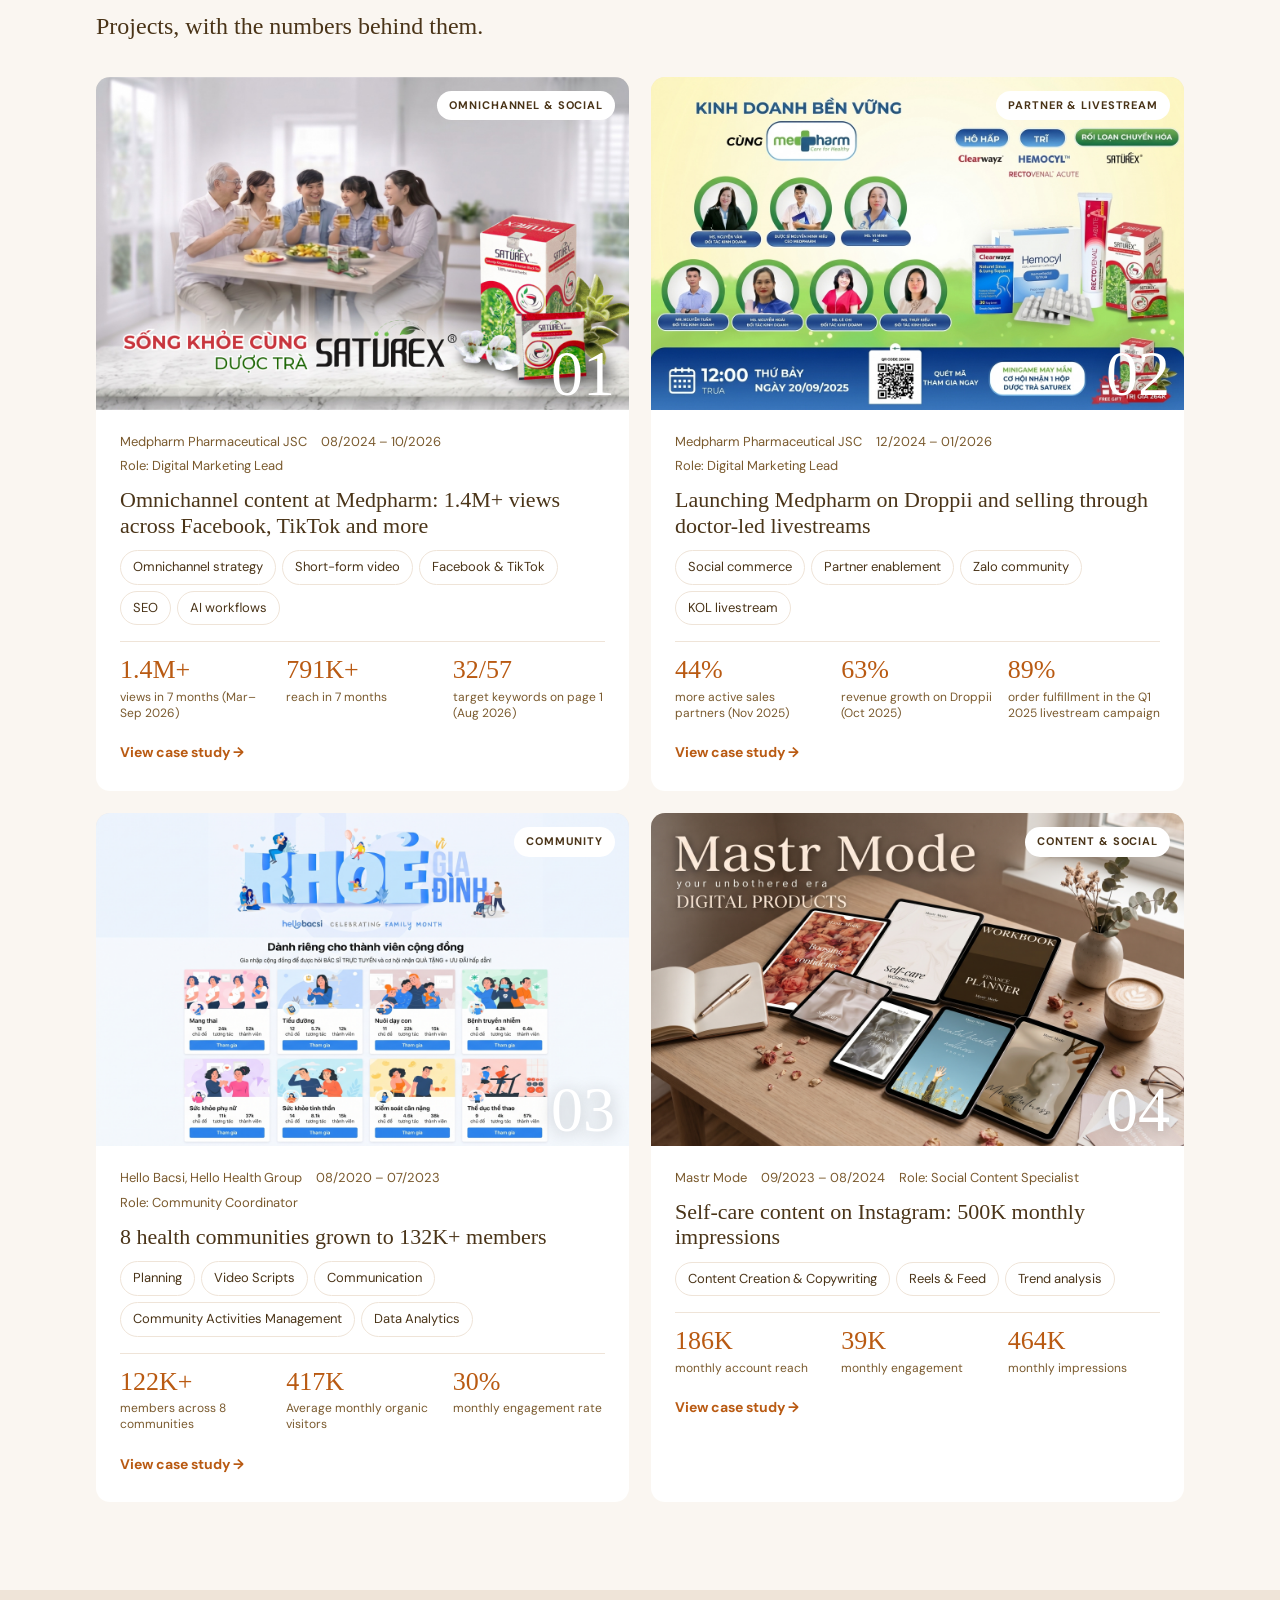
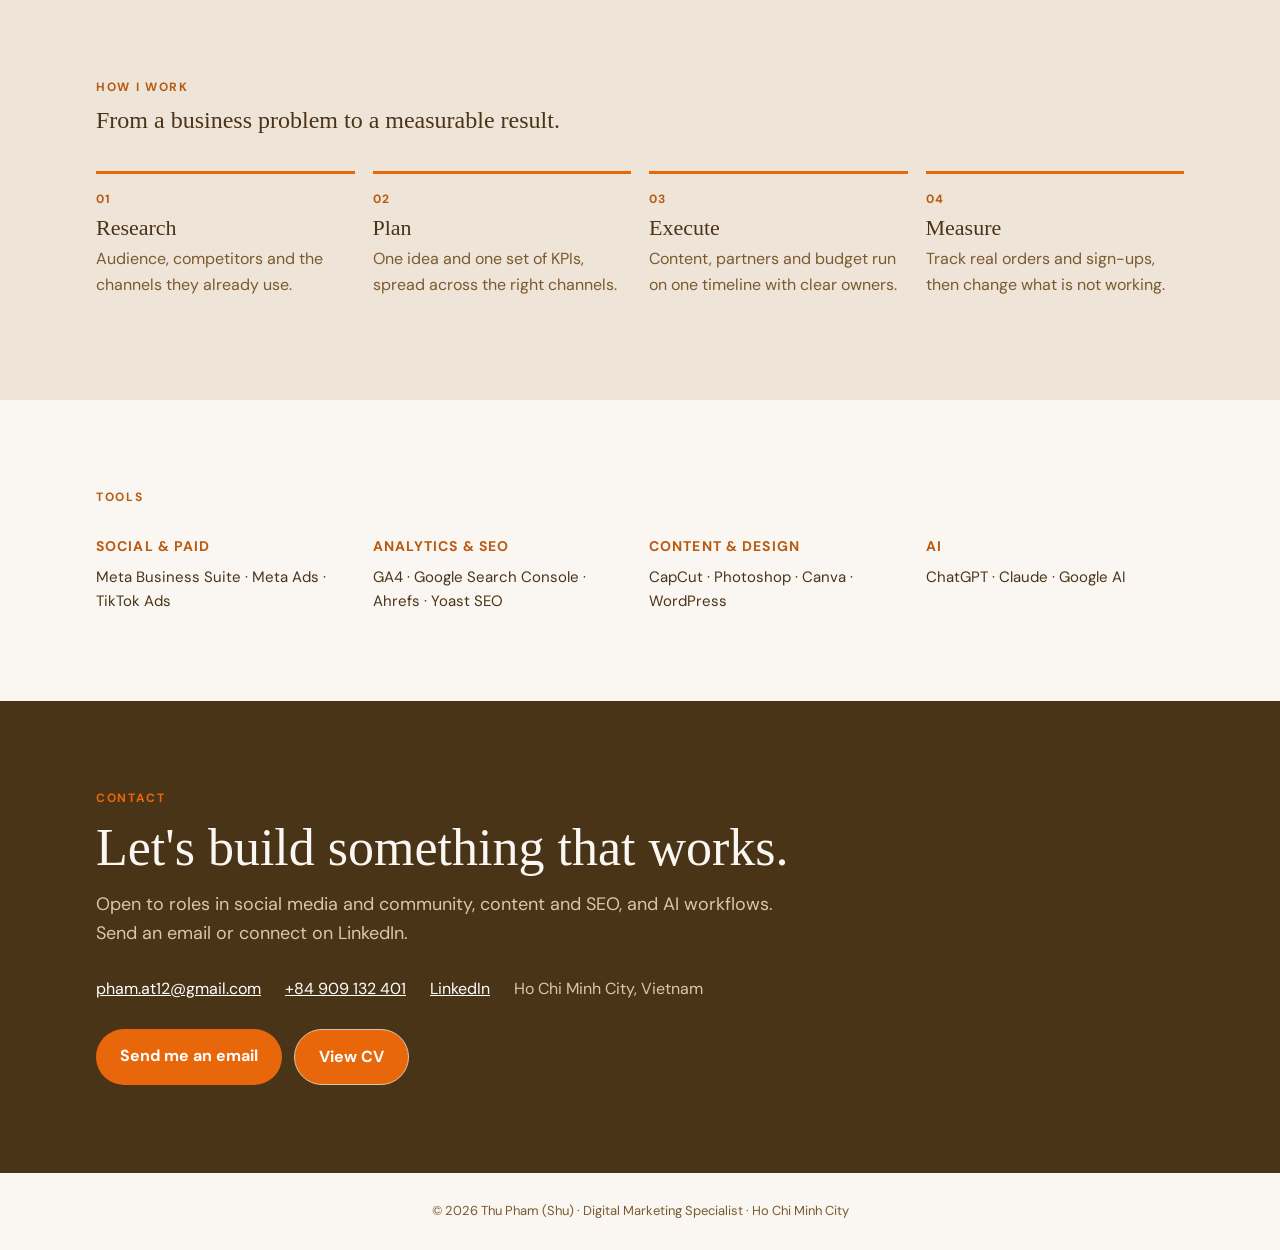
==== commit 00e6cb0d: "Update index and project pages (4 industries, cache versions)" ====
--- a/index.html
+++ b/index.html
@@ -20,7 +20,7 @@
   <link rel="preconnect" href="https://fonts.googleapis.com">
   <link rel="preconnect" href="https://fonts.gstatic.com" crossorigin>
   <link href="https://fonts.googleapis.com/css2?family=DM+Sans:wght@400;500;700&family=DM+Serif+Display&display=swap" rel="stylesheet">
-  <link rel="stylesheet" href="assets/css/style.css?v=213">
+  <link rel="stylesheet" href="assets/css/style.css?v=402">
   <script>document.documentElement.classList.add('js');</script>
   <script type="application/ld+json">
   {
@@ -140,7 +140,7 @@
   <div class="wrap">© 2026 Thu Pham (Shu) · Digital Marketing Specialist · Ho Chi Minh City</div>
 </footer>
 
-<script src="assets/js/data.js?v=315"></script>
-<script src="assets/js/app.js?v=82"></script>
+<script src="assets/js/data.js?v=404"></script>
+<script src="assets/js/app.js?v=401"></script>
 </body>
 </html>
